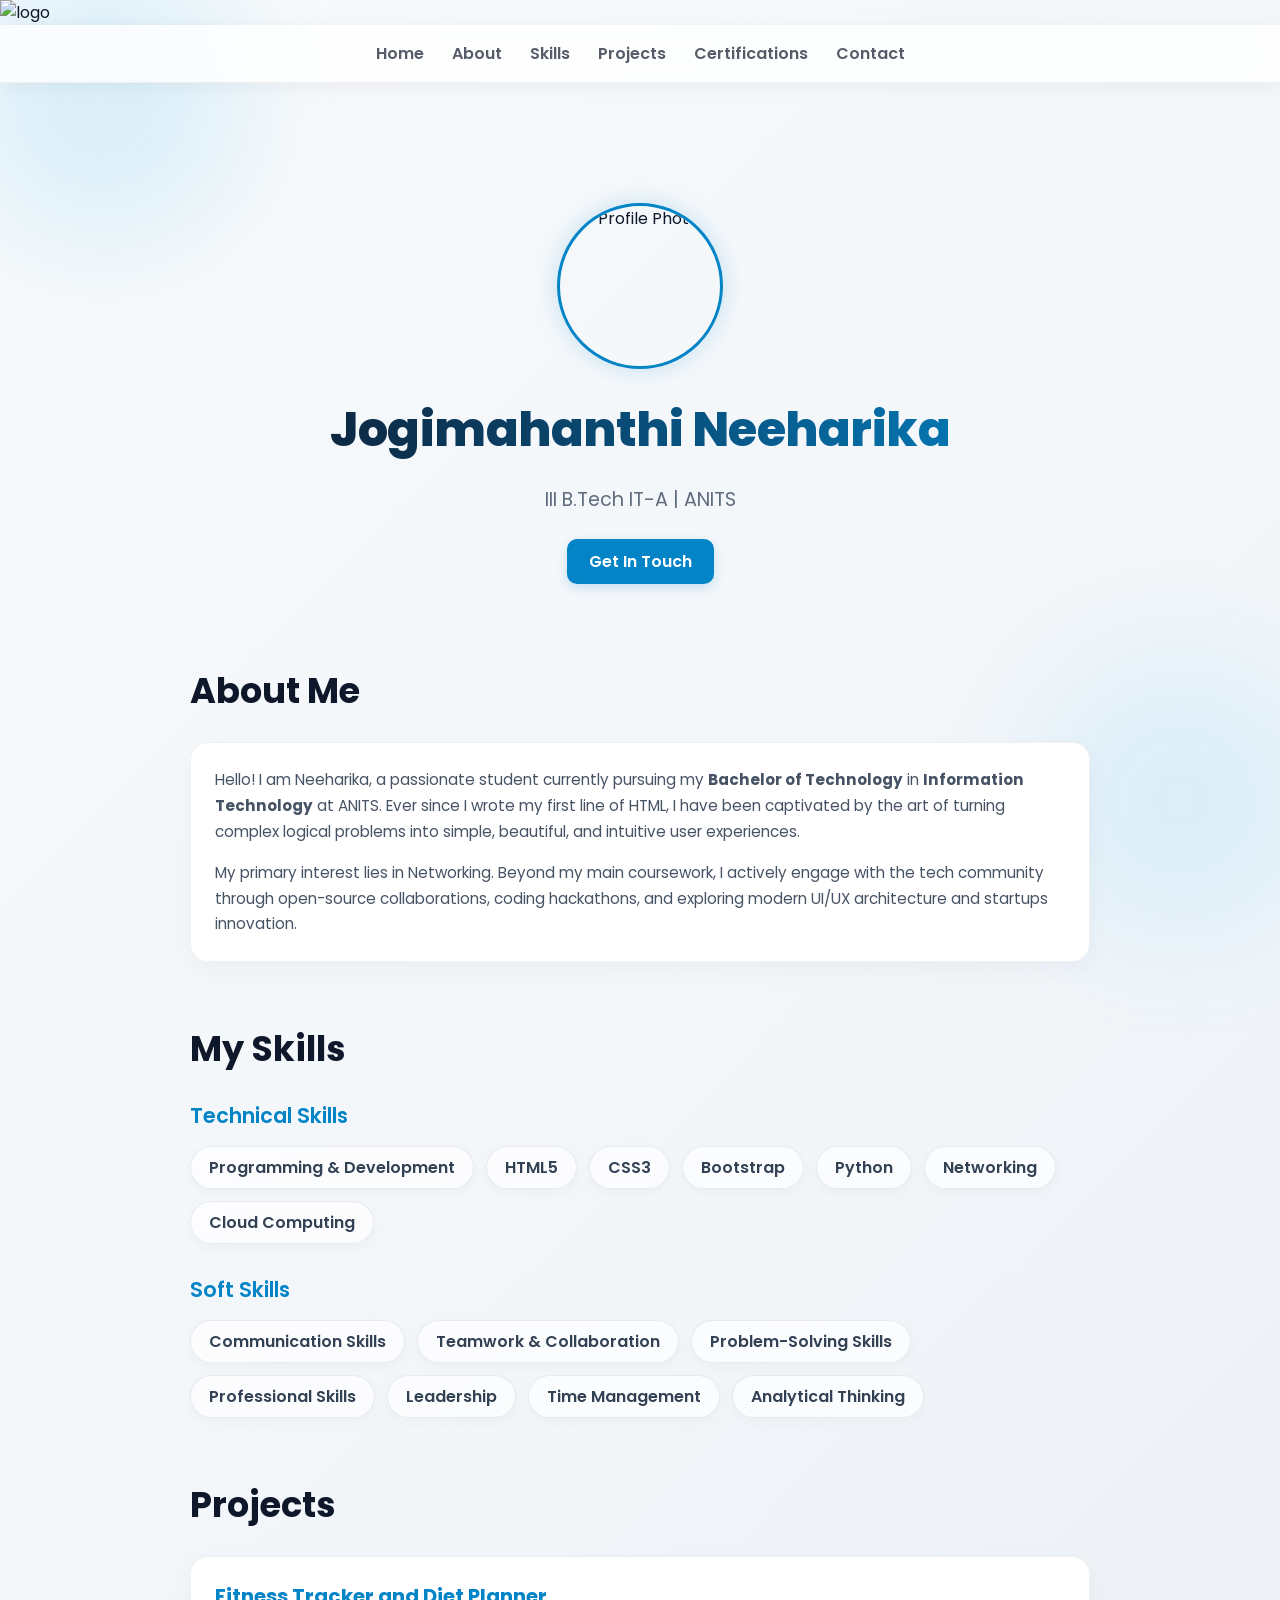
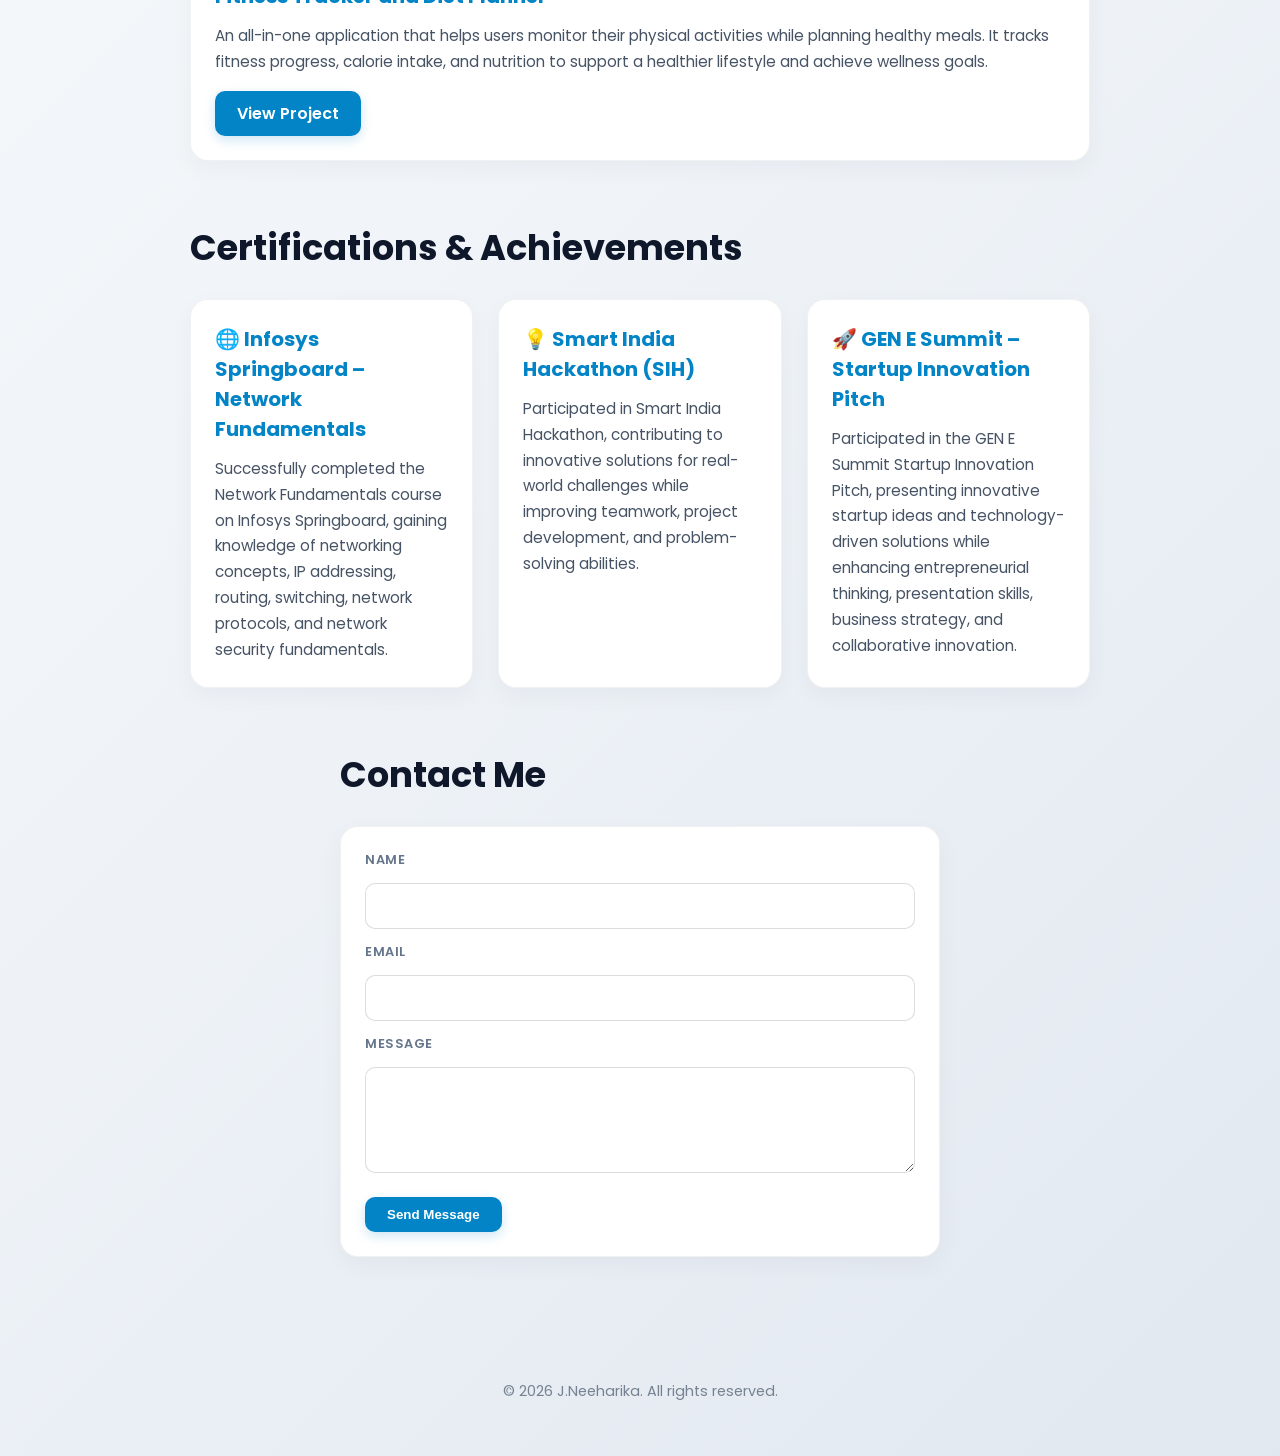
==== task1/index.html @ aabb97bc "Rename index.html to task1/index.html" ====
<!DOCTYPE html>
<html lang="en">

<head>
    <meta charset="UTF-8">
    <meta name="viewport" content="width=device-width, initial-scale=1.0">
    <title>My Portfolio | J.Neeharika</title>
    <link href="https://fonts.googleapis.com/css2?family=Poppins:wght@400;600;700;800&display=swap" rel="stylesheet">

    <style>
        /* --- GLOBAL CONFIGURATION & RESET --- */
        html {
            scroll-behavior: smooth;
        }

        body {
            background: linear-gradient(135deg, #f8fafc 0%, #f1f5f9 50%, #e2e8f0 100%);
            color: #0f172a;
            /* Dark slate text for high contrast */
            font-family: 'Poppins', sans-serif;
            margin: 0;
            padding: 0;
            position: relative;
            overflow-x: hidden;
        }

        section {
            scroll-margin-top: 100px;
            max-width: 900px;
            margin: 60px auto;
            padding: 0 20px;
        }

        /* --- AMBIENT GLOW BACKGROUND ANIMATIONS --- */
        body::before,
        body::after {
            content: "";
            position: fixed;
            width: 280px;
            height: 280px;
            border-radius: 50%;
            filter: blur(60px);
            opacity: 0.4;
            /* Slightly higher opacity for light backgrounds */
            z-index: -1;
            animation: floatGlow 8s ease-in-out infinite alternate;
        }

        body::before {
            top: -40px;
            left: -40px;
            background: rgba(14, 165, 233, 0.3);
            /* Soft Electric Blue */
        }

        body::after {
            right: -40px;
            bottom: -40px;
            background: rgba(56, 189, 248, 0.3);
            /* Sky Blue Glow */
            animation-duration: 10s;
        }

        @keyframes floatGlow {
            from {
                transform: translate(0, 0) scale(1);
            }

            to {
                transform: translate(30px, 20px) scale(1.1);
            }
        }

        /* --- DEEP PREMIUM NAVIGATION BAR --- */
        nav {
            position: sticky;
            top: 0;
            z-index: 1000;
            display: flex;
            justify-content: center;
            align-items: center;
            background: rgba(255, 255, 255, 0.8);
            backdrop-filter: blur(12px);
            -webkit-backdrop-filter: blur(12px);
            padding: 16px 20px;
            box-shadow: 0 4px 20px rgba(0, 0, 0, 0.05);
            border-bottom: 1px solid rgba(0, 0, 0, 0.05);
        }

        nav ul {
            display: flex;
            gap: 28px;
            list-style: none;
            margin: 0;
            padding: 0;
        }

        nav a {
            color: rgba(15, 23, 42, 0.7);
            text-decoration: none;
            font-weight: 600;
            font-size: 1rem;
            transition: all 0.3s ease;
        }

        nav a:hover {
            color: #0284c7;
            /* Professional Deep Cyan */
        }

        /* --- HOME / PROFILE HERO SECTION --- */
        #home {
            text-align: center;
            padding-top: 60px;
            margin-bottom: 80px;
        }

        .profile-container {
            display: flex;
            justify-content: center;
            margin-bottom: 25px;
        }

        .profile-photo {
            width: 160px;
            height: 160px;
            border-radius: 50%;
            object-fit: cover;
            border: 3px solid #0284c7;
            box-shadow: 0 0 25px rgba(2, 132, 199, 0.2);
            transition: transform 0.3s ease;
        }

        .profile-photo:hover {
            transform: scale(1.05);
        }

        .welcome-text {
            font-size: 3rem;
            margin: 10px 0 5px 0;
            font-weight: 800;
            letter-spacing: -0.5px;
            background: linear-gradient(to right, #0f172a, #0284c7);
            -webkit-background-clip: text;
            -webkit-text-fill-color: transparent;
        }

        .subtitle-text {
            font-size: 1.2rem;
            opacity: 0.85;
            margin-bottom: 25px;
            color: #475569;
        }

        /* --- SECTION HEADINGS --- */
        h2 {
            font-size: 2.2rem;
            margin-bottom: 25px;
            position: relative;
            font-weight: 700;
            color: #0f172a;
        }

        h3.skills-category {
            font-size: 1.3rem;
            color: #0284c7;
            margin-top: 25px;
            margin-bottom: 15px;
            font-weight: 600;
        }

        /* --- SKILLS CHIPS COMPONENT --- */
        .skills-list {
            display: flex;
            flex-wrap: wrap;
            gap: 12px;
            padding: 0;
            list-style: none;
            margin: 0 0 30px 0;
        }

        .skills-list li {
            background: rgba(255, 255, 255, 0.7);
            padding: 8px 18px;
            border-radius: 999px;
            font-weight: 600;
            border: 1px solid rgba(15, 23, 42, 0.08);
            box-shadow: 0 4px 12px rgba(0, 0, 0, 0.03);
            transition: all 0.3s ease;
            color: #334155;
        }

        .skills-list li:hover {
            transform: translateY(-4px);
            background: rgba(2, 132, 199, 0.08);
            border-color: rgba(2, 132, 199, 0.3);
            box-shadow: 0 8px 16px rgba(2, 132, 199, 0.1);
            color: #0284c7;
        }

        /* --- GRIDS & CARDS STYLING --- */
        .cert-grid {
            list-style: none;
            padding: 0;
            margin: 0;
            display: grid;
            grid-template-columns: repeat(auto-fit, minmax(280px, 1fr));
            gap: 25px;
        }

        .card {
            background: #ffffff;
            border: 1px solid rgba(15, 23, 42, 0.06);
            border-radius: 18px;
            padding: 24px;
            box-shadow: 0 8px 24px rgba(15, 23, 42, 0.04);
            transition: all 0.3s ease;
        }

        .card:hover {
            transform: translateY(-5px);
            background: #ffffff;
            border-color: rgba(2, 132, 199, 0.3);
            box-shadow: 0 12px 24px rgba(2, 132, 199, 0.12);
        }

        .card h3 {
            color: #0284c7;
            margin-top: 0;
            margin-bottom: 12px;
            font-size: 1.25rem;
        }

        .card p {
            margin: 0;
            line-height: 1.7;
            opacity: 0.9;
            color: #334155;
            font-size: 0.95rem;
        }

        /* --- REUSABLE UTILITY BUTTONS --- */
        .btn {
            display: inline-block;
            cursor: pointer;
            font-weight: 600;
            background: #0284c7;
            color: #ffffff;
            padding: 10px 22px;
            border-radius: 10px;
            text-decoration: none;
            border: none;
            transition: all 0.3s ease;
            box-shadow: 0 4px 12px rgba(2, 132, 199, 0.2);
        }

        .btn:hover {
            transform: translateY(-4px);
            background: #0369a1;
            color: #ffffff;
            box-shadow: 0 8px 20px rgba(2, 132, 199, 0.3);
        }

        /* --- FORM STYLING --- */
        #contact {
            max-width: 600px;
        }

        form {
            display: flex;
            flex-direction: column;
            gap: 14px;
        }

        form label {
            font-weight: 600;
            font-size: 0.8rem;
            text-transform: uppercase;
            letter-spacing: 0.5px;
            color: #64748b;
        }

        input,
        textarea {
            padding: 12px;
            border: 1px solid rgba(15, 23, 42, 0.15);
            border-radius: 10px;
            background: #ffffff;
            color: #0f172a;
            font-family: inherit;
            transition: all 0.3s ease;
        }

        input:focus,
        textarea:focus {
            outline: none;
            border-color: #0284c7;
            box-shadow: 0 0 0 3px rgba(2, 132, 199, 0.15);
            background: #ffffff;
        }

        /* --- FOOTER --- */
        footer {
            text-align: center;
            padding: 50px 20px 40px 20px;
            opacity: 0.7;
            font-size: 0.9rem;
            color: #475569;
        }

        /* --- RESPONSIVE MEDIA QUERIES --- */
        @media (max-width: 768px) {
            nav ul {
                gap: 16px;
            }

            nav a {
                font-size: 0.9rem;
            }

            .welcome-text {
                font-size: 2.3rem;
            }
        }
    </style>
</head>

<body>
    <img style="width:1600px" src="label.PNG" alt="logo">
    <nav>
        <ul>
            <li><a href="#home">Home</a></li>
            <li><a href="#about">About</a></li>
            <li><a href="#skills">Skills</a></li>
            <li><a href="#projects">Projects</a></li>
            <li><a href="#certifications">Certifications</a></li>
            <li><a href="#contact">Contact</a></li>
        </ul>
    </nav>

    <section id="home">
        <div class="profile-container">
            <img src="me.png" alt="Profile Photo" class="profile-photo">
        </div>
        <h1 class="welcome-text">Jogimahanthi Neeharika</h1>
        <p class="subtitle-text">III B.Tech IT-A | ANITS</p>
        <a href="#contact" class="btn">Get In Touch</a>
    </section>

    <section id="about">
        <h2>About Me</h2>
        <div class="card">
            <p style="margin-bottom: 15px;">
                Hello! I am Neeharika, a passionate student currently pursuing my <strong>Bachelor of
                    Technology</strong>
                in <strong>Information Technology</strong> at ANITS.
                Ever since I wrote my first line of HTML, I have been captivated by the art of turning complex logical
                problems
                into simple, beautiful, and intuitive user experiences.
            </p>
            <p>
                My primary interest lies in Networking. Beyond my main coursework, I actively engage with
                the tech community through open-source collaborations, coding hackathons, and exploring modern UI/UX
                architecture and startups innovation.
            </p>
        </div>
    </section>

    <section id="skills">
        <h2>My Skills</h2>

        <h3 class="skills-category">Technical Skills</h3>
        <ul class="skills-list">
            <li>Programming & Development</li>
            <li>HTML5</li>
            <li>CSS3</li>
            <li>Bootstrap</li>
            <li>Python</li>
            <li>Networking</li>
            <li>Cloud Computing</li>
        </ul>

        <h3 class="skills-category">Soft Skills</h3>
        <ul class="skills-list">
            <li>Communication Skills</li>
            <li>Teamwork & Collaboration</li>
            <li>Problem-Solving Skills</li>
            <li>Professional Skills</li>
            <li>Leadership</li>
            <li>Time Management</li>
            <li>Analytical Thinking</li>
        </ul>
    </section>

    <section id="projects">
        <h2>Projects</h2>
        <div class="card">
            <h3>Fitness Tracker and Diet Planner</h3>
            <p>
                An all-in-one application that helps users monitor their physical activities while planning healthy
                meals.
                It tracks fitness progress, calorie intake, and nutrition to support a healthier lifestyle and achieve
                wellness goals.
            </p>
            <a href="#" class="btn" style="margin-top: 16px;">View Project</a>
        </div>
    </section>

    <section id="certifications">
        <h2>Certifications & Achievements</h2>
        <ul class="cert-grid">
            <li class="card">
                <h3>🌐 Infosys Springboard – Network Fundamentals</h3>
                <p>
                    Successfully completed the Network Fundamentals course on Infosys Springboard,
                    gaining knowledge of networking concepts, IP addressing, routing, switching,
                    network protocols, and network security fundamentals.
                </p>
            </li>

            <li class="card">
                <h3>💡 Smart India Hackathon (SIH)</h3>
                <p>
                    Participated in Smart India Hackathon, contributing to innovative solutions for
                    real-world challenges while improving teamwork, project development, and
                    problem-solving abilities.
                </p>
            </li>

            <li class="card">
                <h3>🚀 GEN E Summit – Startup Innovation Pitch</h3>
                <p>
                    Participated in the GEN E Summit Startup Innovation Pitch, presenting innovative
                    startup ideas and technology-driven solutions while enhancing entrepreneurial
                    thinking, presentation skills, business strategy, and collaborative innovation.
                </p>
            </li>
        </ul>
    </section>

    <section id="contact">
        <h2>Contact Me</h2>
        <div class="card">
            <form>
                <label for="name">Name</label>
                <input type="text" id="name" name="name" required>

                <label for="email">Email</label>
                <input type="email" id="email" name="email" required>

                <label for="message">Message</label>
                <textarea id="message" name="message" rows="4"></textarea>

                <button type="submit" class="btn" style="align-self: flex-start; width: auto; margin-top: 10px;">Send
                    Message</button>
            </form>
        </div>
    </section>

    <footer>
        <p>&copy; 2026 J.Neeharika. All rights reserved.</p>
    </footer>

</body>

</html>
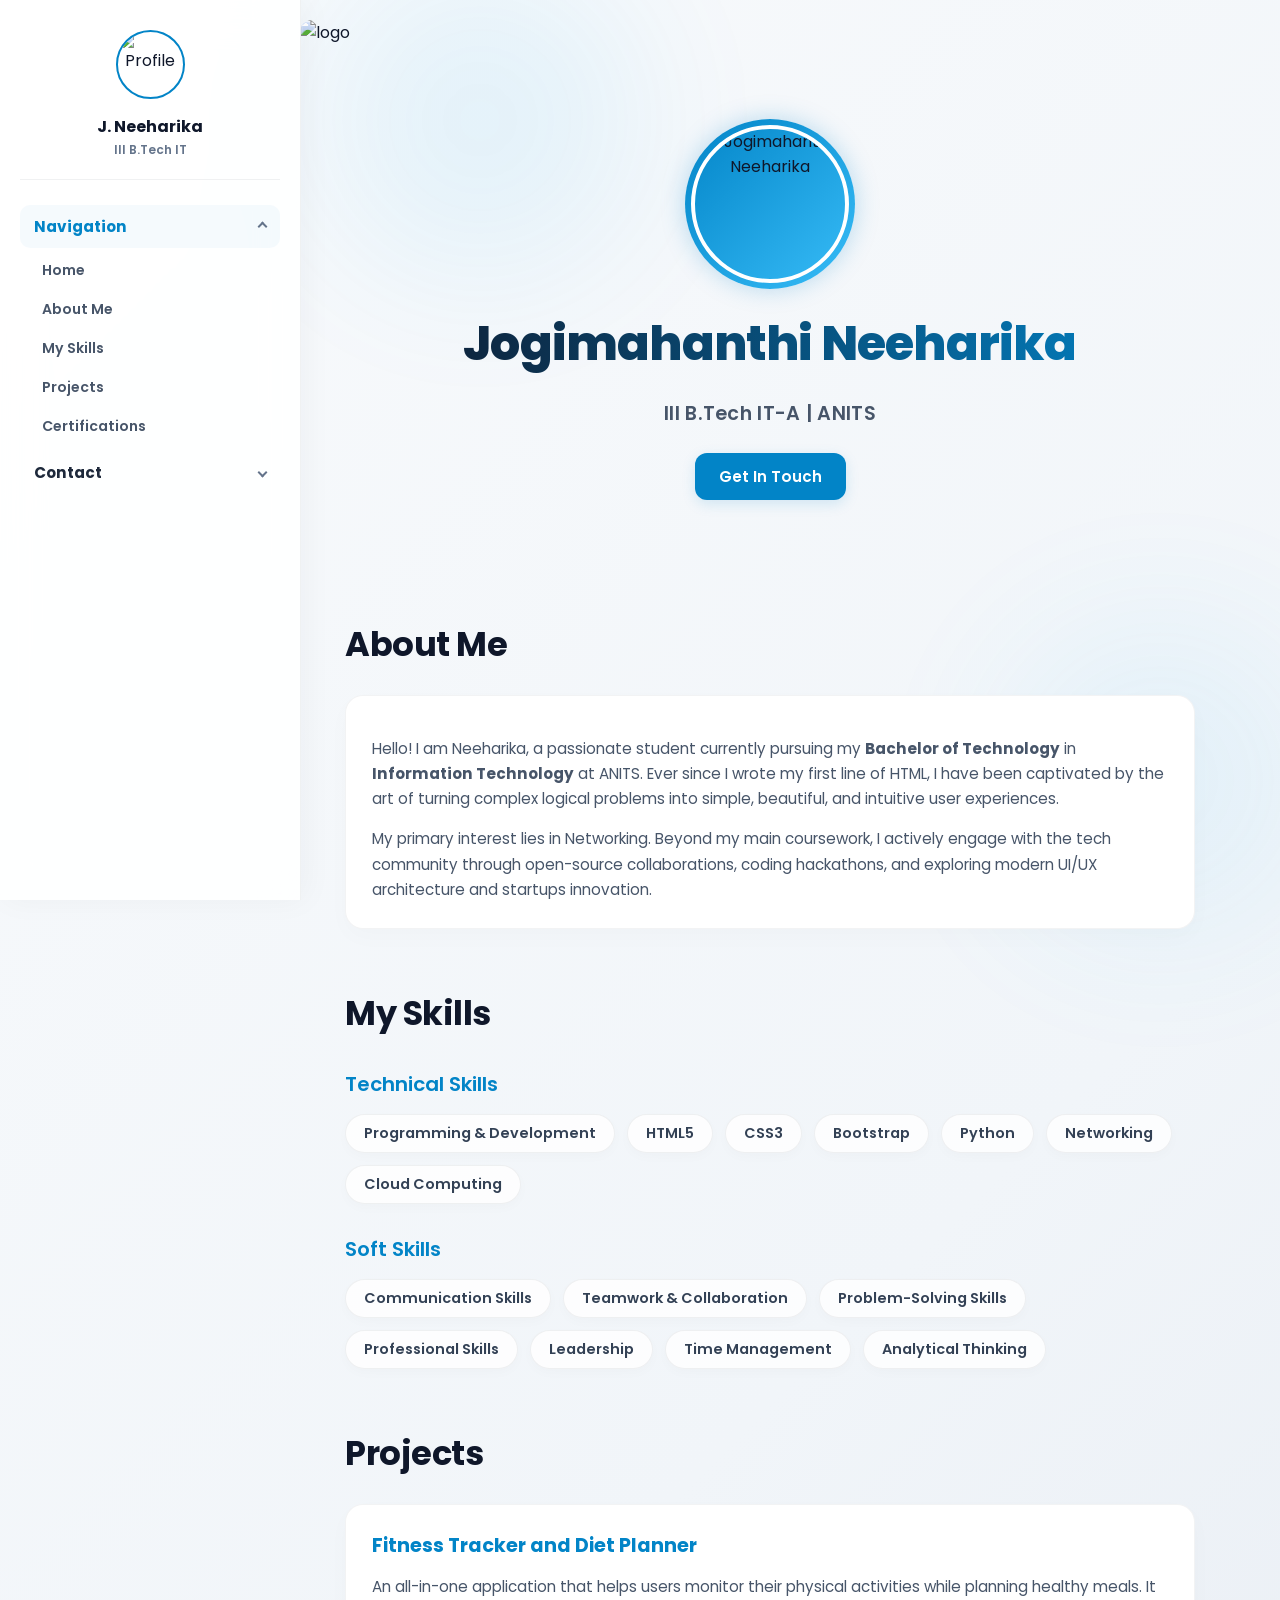
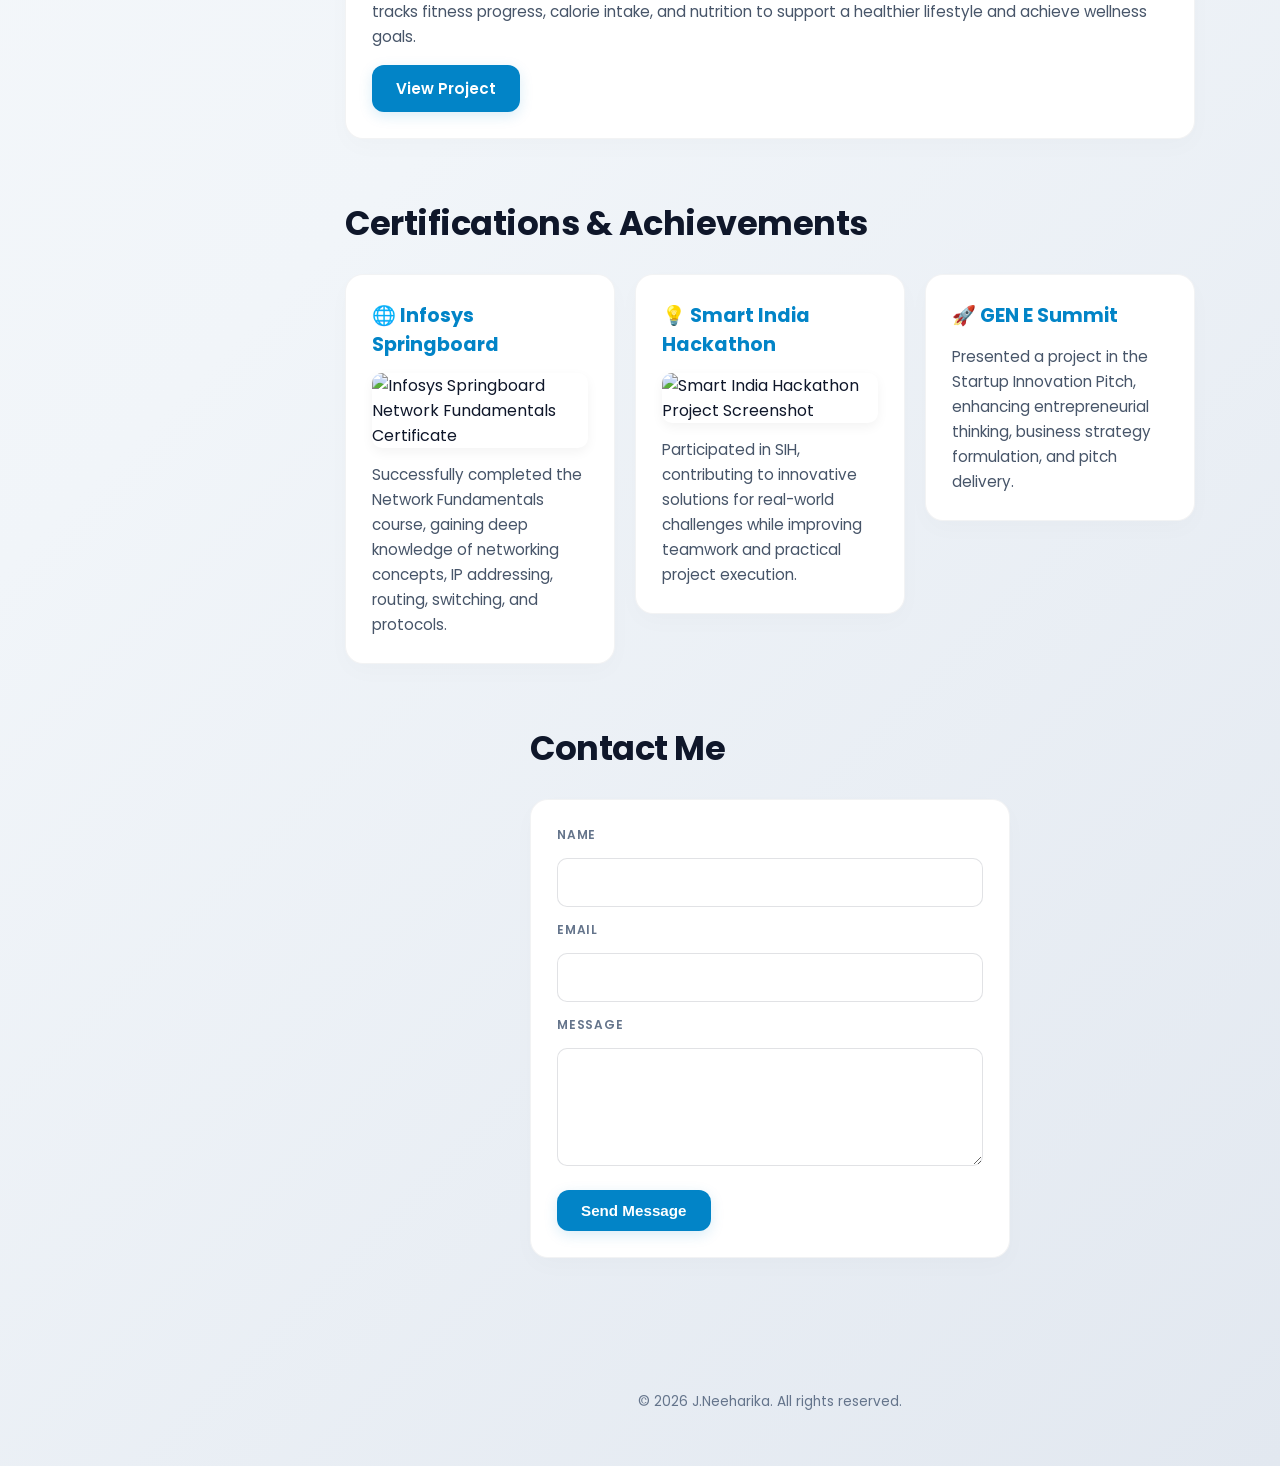
==== commit 4406f222: "Update index.html" ====
--- a/task1/index.html
+++ b/task1/index.html
@@ -16,254 +16,387 @@
         body {
             background: linear-gradient(135deg, #f8fafc 0%, #f1f5f9 50%, #e2e8f0 100%);
             color: #0f172a;
-            /* Dark slate text for high contrast */
             font-family: 'Poppins', sans-serif;
             margin: 0;
             padding: 0;
             position: relative;
             overflow-x: hidden;
+            display: flex;
+        }
+
+        /* --- COMPACT LEFT SIDEBAR --- */
+        .sidebar {
+            position: fixed;
+            top: 0;
+            left: 0;
+            bottom: 0;
+            width: 260px;
+            background: rgba(255, 255, 255, 0.9);
+            backdrop-filter: blur(20px);
+            -webkit-backdrop-filter: blur(20px);
+            padding: 30px 20px;
+            box-shadow: 4px 0 30px rgba(15, 23, 42, 0.04);
+            border-right: 1px solid rgba(15, 23, 42, 0.06);
+            display: flex;
+            flex-direction: column;
+            align-items: center;
+            z-index: 1000;
+            overflow-y: auto;
+        }
+
+        /* --- MAIN CONTENT CONTAINER (RIGHT SIDE) --- */
+        .main-content {
+            flex: 1;
+            margin-left: 300px; /* Secure offset from the left sidebar */
+            padding-right: 40px;
         }
 
         section {
-            scroll-margin-top: 100px;
-            max-width: 900px;
+            scroll-margin-top: 40px;
+            max-width: 850px;
             margin: 60px auto;
-            padding: 0 20px;
-        }
-
-        /* --- AMBIENT GLOW BACKGROUND ANIMATIONS --- */
+        }
+
+        /* --- MINI PROFILE IN LEFT SIDEBAR --- */
+        .sidebar-profile {
+            text-align: center;
+            margin-bottom: 25px;
+            width: 100%;
+            border-bottom: 1px solid rgba(15, 23, 42, 0.06);
+            padding-bottom: 20px;
+        }
+
+        .mini-photo-wrapper {
+            position: relative;
+            display: inline-block;
+            margin-bottom: 10px;
+        }
+
+        .mini-photo {
+            width: 65px;
+            height: 65px;
+            border-radius: 50%;
+            object-fit: cover;
+            border: 2px solid #0284c7;
+            display: block;
+        }
+
+        .mini-name {
+            font-size: 1rem;
+            font-weight: 700;
+            margin: 5px 0 2px 0;
+            color: #0f172a;
+        }
+
+        .mini-tag {
+            font-size: 0.75rem;
+            font-weight: 600;
+            color: #64748b;
+            margin: 0;
+        }
+
+        /* --- BEAUTIFUL MAIN HERO SECTION (RIGHT SIDE) --- */
+        #home {
+            text-align: center;
+            padding: 60px 20px;
+            margin-top: 20px;
+            margin-bottom: 40px;
+        }
+
+        .hero-profile-container {
+            display: flex;
+            justify-content: center;
+            margin-bottom: 25px;
+        }
+
+        .hero-photo-wrapper {
+            position: relative;
+            display: inline-block;
+        }
+
+        .hero-photo-wrapper::before {
+            content: '';
+            position: absolute;
+            top: -6px;
+            left: -6px;
+            right: -6px;
+            bottom: -6px;
+            border-radius: 50%;
+            background: linear-gradient(135deg, #0284c7, #38bdf8);
+            z-index: -1;
+            box-shadow: 0 0 25px rgba(2, 132, 199, 0.25);
+            animation: pulseGlow 3s ease-in-out infinite alternate;
+        }
+
+        @keyframes pulseGlow {
+            from { transform: scale(1); opacity: 0.9; }
+            to { transform: scale(1.04); opacity: 1; }
+        }
+
+        .hero-photo {
+            width: 150px;
+            height: 150px;
+            border-radius: 50%;
+            object-fit: cover;
+            border: 4px solid #ffffff;
+            display: block;
+            transition: transform 0.3s ease;
+        }
+
+        .hero-photo-wrapper:hover .hero-photo {
+            transform: scale(1.04);
+        }
+
+        .welcome-text {
+            font-size: 3rem;
+            margin: 15px 0 5px 0;
+            font-weight: 800;
+            letter-spacing: -0.8px;
+            background: linear-gradient(to right, #0f172a, #0284c7);
+            -webkit-background-clip: text;
+            -webkit-text-fill-color: transparent;
+        }
+
+        .subtitle-text {
+            font-size: 1.2rem;
+            font-weight: 600;
+            margin-bottom: 25px;
+            color: #475569;
+            letter-spacing: 0.3px;
+        }
+
+        /* --- LEFT NAVIGATION DROP DOWN MENU --- */
+        .nav-menu {
+            width: 100%;
+        }
+
+        .dropdown-container {
+            width: 100%;
+            margin-bottom: 6px;
+        }
+
+        .dropdown-trigger {
+            width: 100%;
+            background: none;
+            border: none;
+            text-align: left;
+            padding: 10px 14px;
+            font-family: inherit;
+            font-size: 0.95rem;
+            font-weight: 700;
+            color: #1e293b;
+            cursor: pointer;
+            display: flex;
+            justify-content: space-between;
+            align-items: center;
+            border-radius: 10px;
+            transition: all 0.25s ease;
+        }
+
+        .dropdown-trigger:hover {
+            background: rgba(2, 132, 199, 0.06);
+            color: #0284c7;
+        }
+
+        .dropdown-trigger::after {
+            content: '';
+            width: 5px;
+            height: 5px;
+            border-right: 2px solid #64748b;
+            border-bottom: 2px solid #64748b;
+            transform: rotate(45deg);
+            transition: transform 0.3s ease;
+        }
+
+        .dropdown-container.active .dropdown-trigger::after {
+            transform: rotate(-135deg);
+        }
+
+        .dropdown-container.active .dropdown-trigger {
+            color: #0284c7;
+            background: rgba(2, 132, 199, 0.04);
+        }
+
+        .dropdown-content {
+            max-height: 0;
+            overflow: hidden;
+            transition: max-height 0.35s cubic-bezier(0.4, 0, 0.2, 1);
+            padding-left: 8px;
+            display: flex;
+            flex-direction: column;
+            gap: 2px;
+        }
+
+        .dropdown-container.active .dropdown-content {
+            max-height: 300px;
+            margin-top: 4px;
+            margin-bottom: 6px;
+        }
+
+        .dropdown-content a {
+            color: #475569;
+            text-decoration: none;
+            font-weight: 600;
+            font-size: 0.88rem;
+            padding: 8px 14px;
+            border-radius: 8px;
+            transition: all 0.2s ease;
+        }
+
+        .dropdown-content a:hover {
+            color: #0284c7;
+            background: rgba(2, 132, 199, 0.06);
+            padding-left: 18px;
+        }
+
+        /* --- BACKGROUND GLOW EFFECT --- */
         body::before,
         body::after {
             content: "";
             position: fixed;
-            width: 280px;
-            height: 280px;
+            width: 320px;
+            height: 320px;
             border-radius: 50%;
-            filter: blur(60px);
-            opacity: 0.4;
-            /* Slightly higher opacity for light backgrounds */
+            filter: blur(80px);
+            opacity: 0.3;
             z-index: -1;
-            animation: floatGlow 8s ease-in-out infinite alternate;
         }
 
         body::before {
             top: -40px;
-            left: -40px;
-            background: rgba(14, 165, 233, 0.3);
-            /* Soft Electric Blue */
+            left: 320px;
+            background: rgba(14, 165, 233, 0.25);
         }
 
         body::after {
             right: -40px;
             bottom: -40px;
-            background: rgba(56, 189, 248, 0.3);
-            /* Sky Blue Glow */
-            animation-duration: 10s;
-        }
-
-        @keyframes floatGlow {
-            from {
-                transform: translate(0, 0) scale(1);
-            }
-
-            to {
-                transform: translate(30px, 20px) scale(1.1);
-            }
-        }
-
-        /* --- DEEP PREMIUM NAVIGATION BAR --- */
-        nav {
-            position: sticky;
-            top: 0;
-            z-index: 1000;
-            display: flex;
-            justify-content: center;
-            align-items: center;
-            background: rgba(255, 255, 255, 0.8);
-            backdrop-filter: blur(12px);
-            -webkit-backdrop-filter: blur(12px);
-            padding: 16px 20px;
-            box-shadow: 0 4px 20px rgba(0, 0, 0, 0.05);
-            border-bottom: 1px solid rgba(0, 0, 0, 0.05);
-        }
-
-        nav ul {
-            display: flex;
-            gap: 28px;
-            list-style: none;
-            margin: 0;
-            padding: 0;
-        }
-
-        nav a {
-            color: rgba(15, 23, 42, 0.7);
-            text-decoration: none;
-            font-weight: 600;
-            font-size: 1rem;
-            transition: all 0.3s ease;
-        }
-
-        nav a:hover {
-            color: #0284c7;
-            /* Professional Deep Cyan */
-        }
-
-        /* --- HOME / PROFILE HERO SECTION --- */
-        #home {
-            text-align: center;
-            padding-top: 60px;
-            margin-bottom: 80px;
-        }
-
-        .profile-container {
-            display: flex;
-            justify-content: center;
+            background: rgba(56, 189, 248, 0.25);
+        }
+
+        /* --- STRUCTURAL INTERIOR CARDS & HEADINGS --- */
+        h2 {
+            font-size: 2.1rem;
             margin-bottom: 25px;
-        }
-
-        .profile-photo {
-            width: 160px;
-            height: 160px;
-            border-radius: 50%;
-            object-fit: cover;
-            border: 3px solid #0284c7;
-            box-shadow: 0 0 25px rgba(2, 132, 199, 0.2);
-            transition: transform 0.3s ease;
-        }
-
-        .profile-photo:hover {
-            transform: scale(1.05);
-        }
-
-        .welcome-text {
-            font-size: 3rem;
-            margin: 10px 0 5px 0;
-            font-weight: 800;
-            letter-spacing: -0.5px;
-            background: linear-gradient(to right, #0f172a, #0284c7);
-            -webkit-background-clip: text;
-            -webkit-text-fill-color: transparent;
-        }
-
-        .subtitle-text {
-            font-size: 1.2rem;
-            opacity: 0.85;
-            margin-bottom: 25px;
-            color: #475569;
-        }
-
-        /* --- SECTION HEADINGS --- */
-        h2 {
-            font-size: 2.2rem;
-            margin-bottom: 25px;
-            position: relative;
             font-weight: 700;
             color: #0f172a;
+            letter-spacing: -0.5px;
         }
 
         h3.skills-category {
-            font-size: 1.3rem;
+            font-size: 1.25rem;
             color: #0284c7;
-            margin-top: 25px;
+            margin-top: 30px;
             margin-bottom: 15px;
             font-weight: 600;
         }
 
-        /* --- SKILLS CHIPS COMPONENT --- */
         .skills-list {
             display: flex;
             flex-wrap: wrap;
             gap: 12px;
             padding: 0;
             list-style: none;
-            margin: 0 0 30px 0;
+            margin: 0 0 20px 0;
         }
 
         .skills-list li {
-            background: rgba(255, 255, 255, 0.7);
+            background: rgba(255, 255, 255, 0.8);
             padding: 8px 18px;
             border-radius: 999px;
             font-weight: 600;
-            border: 1px solid rgba(15, 23, 42, 0.08);
-            box-shadow: 0 4px 12px rgba(0, 0, 0, 0.03);
+            border: 1px solid rgba(15, 23, 42, 0.06);
+            box-shadow: 0 4px 12px rgba(0, 0, 0, 0.02);
             transition: all 0.3s ease;
             color: #334155;
+            font-size: 0.9rem;
         }
 
         .skills-list li:hover {
-            transform: translateY(-4px);
+            transform: translateY(-3px);
             background: rgba(2, 132, 199, 0.08);
-            border-color: rgba(2, 132, 199, 0.3);
-            box-shadow: 0 8px 16px rgba(2, 132, 199, 0.1);
+            border-color: rgba(2, 132, 199, 0.25);
             color: #0284c7;
         }
 
-        /* --- GRIDS & CARDS STYLING --- */
         .cert-grid {
             list-style: none;
             padding: 0;
             margin: 0;
             display: grid;
-            grid-template-columns: repeat(auto-fit, minmax(280px, 1fr));
-            gap: 25px;
+            grid-template-columns: repeat(auto-fit, minmax(260px, 1fr));
+            gap: 20px;
+            align-items: start;
         }
 
         .card {
             background: #ffffff;
-            border: 1px solid rgba(15, 23, 42, 0.06);
+            border: 1px solid rgba(15, 23, 42, 0.05);
             border-radius: 18px;
-            padding: 24px;
-            box-shadow: 0 8px 24px rgba(15, 23, 42, 0.04);
+            padding: 26px;
+            box-shadow: 0 8px 24px rgba(15, 23, 42, 0.02);
             transition: all 0.3s ease;
         }
 
         .card:hover {
-            transform: translateY(-5px);
-            background: #ffffff;
-            border-color: rgba(2, 132, 199, 0.3);
-            box-shadow: 0 12px 24px rgba(2, 132, 199, 0.12);
+            transform: translateY(-4px);
+            border-color: rgba(2, 132, 199, 0.25);
+            box-shadow: 0 12px 30px rgba(2, 132, 199, 0.08);
         }
 
         .card h3 {
             color: #0284c7;
             margin-top: 0;
-            margin-bottom: 12px;
-            font-size: 1.25rem;
+            margin-bottom: 14px;
+            font-size: 1.2rem;
         }
 
         .card p {
-            margin: 0;
-            line-height: 1.7;
-            opacity: 0.9;
-            color: #334155;
+            margin: 14px 0 0 0;
+            line-height: 1.65;
+            color: #475569;
             font-size: 0.95rem;
         }
 
-        /* --- REUSABLE UTILITY BUTTONS --- */
+        /* Style for the certification images */
+        .cert-img {
+            width: 100%;
+            height: auto;
+            border-radius: 10px;
+            box-shadow: 0 4px 12px rgba(0, 0, 0, 0.05);
+            transition: transform 0.3s ease;
+            display: block;
+        }
+
+        .card:hover .cert-img {
+            transform: scale(1.02);
+        }
+
         .btn {
             display: inline-block;
             cursor: pointer;
             font-weight: 600;
             background: #0284c7;
             color: #ffffff;
-            padding: 10px 22px;
-            border-radius: 10px;
+            padding: 12px 24px;
+            border-radius: 12px;
             text-decoration: none;
             border: none;
             transition: all 0.3s ease;
-            box-shadow: 0 4px 12px rgba(2, 132, 199, 0.2);
+            box-shadow: 0 4px 14px rgba(2, 132, 199, 0.15);
+            font-size: 0.95rem;
         }
 
         .btn:hover {
-            transform: translateY(-4px);
+            transform: translateY(-2px);
             background: #0369a1;
-            color: #ffffff;
-            box-shadow: 0 8px 20px rgba(2, 132, 199, 0.3);
-        }
-
-        /* --- FORM STYLING --- */
+            box-shadow: 0 6px 18px rgba(2, 132, 199, 0.25);
+        }
+
+        /* --- COMPACT CONTACT CARD --- */
         #contact {
-            max-width: 600px;
+            max-width: 480px;
+            margin: 60px auto;
         }
 
         form {
@@ -274,192 +407,230 @@
 
         form label {
             font-weight: 600;
-            font-size: 0.8rem;
+            font-size: 0.75rem;
             text-transform: uppercase;
-            letter-spacing: 0.5px;
+            letter-spacing: 0.8px;
             color: #64748b;
         }
 
         input,
         textarea {
-            padding: 12px;
-            border: 1px solid rgba(15, 23, 42, 0.15);
+            padding: 12px 14px;
+            border: 1px solid rgba(15, 23, 42, 0.12);
             border-radius: 10px;
             background: #ffffff;
             color: #0f172a;
             font-family: inherit;
             transition: all 0.3s ease;
+            font-size: 0.95rem;
         }
 
         input:focus,
         textarea:focus {
             outline: none;
             border-color: #0284c7;
-            box-shadow: 0 0 0 3px rgba(2, 132, 199, 0.15);
-            background: #ffffff;
-        }
-
-        /* --- FOOTER --- */
+            box-shadow: 0 0 0 4px rgba(2, 132, 199, 0.1);
+        }
+
         footer {
             text-align: center;
-            padding: 50px 20px 40px 20px;
-            opacity: 0.7;
-            font-size: 0.9rem;
-            color: #475569;
-        }
-
-        /* --- RESPONSIVE MEDIA QUERIES --- */
-        @media (max-width: 768px) {
-            nav ul {
-                gap: 16px;
+            padding: 60px 20px 40px 20px;
+            font-size: 0.85rem;
+            color: #64748b;
+        }
+
+        /* --- RESPONSIVE ADJUSTMENTS --- */
+        @media (max-width: 1024px) {
+            body {
+                flex-direction: column;
             }
-
-            nav a {
-                font-size: 0.9rem;
+            .sidebar {
+                position: relative;
+                width: auto;
+                height: auto;
+                border-right: none;
+                border-bottom: 1px solid rgba(15, 23, 42, 0.06);
+                padding: 20px;
             }
-
-            .welcome-text {
-                font-size: 2.3rem;
+            .sidebar-profile {
+                border-bottom: none;
+                padding-bottom: 0;
+                margin-bottom: 15px;
+            }
+            .main-content {
+                margin-left: 0;
+                padding-right: 0;
+            }
+            section {
+                padding: 0 20px;
             }
         }
     </style>
 </head>
 
 <body>
-    <img style="width:1600px" src="label.PNG" alt="logo">
-    <nav>
-        <ul>
-            <li><a href="#home">Home</a></li>
-            <li><a href="#about">About</a></li>
-            <li><a href="#skills">Skills</a></li>
-            <li><a href="#projects">Projects</a></li>
-            <li><a href="#certifications">Certifications</a></li>
-            <li><a href="#contact">Contact</a></li>
-        </ul>
-    </nav>
-
-    <section id="home">
-        <div class="profile-container">
-            <img src="me.png" alt="Profile Photo" class="profile-photo">
+
+    <!-- SIDEBAR WITH COMPACT MINI-PROFILE & ACCORDION MENU -->
+    <div class="sidebar">
+        <div class="sidebar-profile">
+            <div class="mini-photo-wrapper">
+                <img src="me.png" alt="Profile" class="mini-photo">
+            </div>
+            <h4 class="mini-name">J. Neeharika</h4>
+            <p class="mini-tag">III B.Tech IT</p>
         </div>
-        <h1 class="welcome-text">Jogimahanthi Neeharika</h1>
-        <p class="subtitle-text">III B.Tech IT-A | ANITS</p>
-        <a href="#contact" class="btn">Get In Touch</a>
-    </section>
-
-    <section id="about">
-        <h2>About Me</h2>
-        <div class="card">
-            <p style="margin-bottom: 15px;">
-                Hello! I am Neeharika, a passionate student currently pursuing my <strong>Bachelor of
-                    Technology</strong>
-                in <strong>Information Technology</strong> at ANITS.
-                Ever since I wrote my first line of HTML, I have been captivated by the art of turning complex logical
-                problems
-                into simple, beautiful, and intuitive user experiences.
-            </p>
-            <p>
-                My primary interest lies in Networking. Beyond my main coursework, I actively engage with
-                the tech community through open-source collaborations, coding hackathons, and exploring modern UI/UX
-                architecture and startups innovation.
-            </p>
-        </div>
-    </section>
-
-    <section id="skills">
-        <h2>My Skills</h2>
-
-        <h3 class="skills-category">Technical Skills</h3>
-        <ul class="skills-list">
-            <li>Programming & Development</li>
-            <li>HTML5</li>
-            <li>CSS3</li>
-            <li>Bootstrap</li>
-            <li>Python</li>
-            <li>Networking</li>
-            <li>Cloud Computing</li>
-        </ul>
-
-        <h3 class="skills-category">Soft Skills</h3>
-        <ul class="skills-list">
-            <li>Communication Skills</li>
-            <li>Teamwork & Collaboration</li>
-            <li>Problem-Solving Skills</li>
-            <li>Professional Skills</li>
-            <li>Leadership</li>
-            <li>Time Management</li>
-            <li>Analytical Thinking</li>
-        </ul>
-    </section>
-
-    <section id="projects">
-        <h2>Projects</h2>
-        <div class="card">
-            <h3>Fitness Tracker and Diet Planner</h3>
-            <p>
-                An all-in-one application that helps users monitor their physical activities while planning healthy
-                meals.
-                It tracks fitness progress, calorie intake, and nutrition to support a healthier lifestyle and achieve
-                wellness goals.
-            </p>
-            <a href="#" class="btn" style="margin-top: 16px;">View Project</a>
-        </div>
-    </section>
-
-    <section id="certifications">
-        <h2>Certifications & Achievements</h2>
-        <ul class="cert-grid">
-            <li class="card">
-                <h3>🌐 Infosys Springboard – Network Fundamentals</h3>
+
+        <nav class="nav-menu">
+            <div class="dropdown-container active">
+                <button class="dropdown-trigger" onclick="toggleDropdown(this)">Navigation</button>
+                <div class="dropdown-content">
+                    <a href="#home">Home</a>
+                    <a href="#about">About Me</a>
+                    <a href="#skills">My Skills</a>
+                    <a href="#projects">Projects</a>
+                    <a href="#certifications">Certifications</a>
+                </div>
+            </div>
+
+            <div class="dropdown-container">
+                <button class="dropdown-trigger" onclick="toggleDropdown(this)">Contact</button>
+                <div class="dropdown-content">
+                    <a href="#contact">Message Me</a>
+                </div>
+            </div>
+        </nav>
+    </div>
+
+    <!-- MAIN PORTFOLIO CONTENT AREA -->
+    <div class="main-content">
+        <img style="width:100%; max-width:1600px; display:block; margin-top:20px; border-radius:12px;" src="label.PNG" alt="logo">
+
+        <!-- ELABORATE MAIN HERO PORTFOLIO SECTION -->
+        <section id="home">
+            <div class="hero-profile-container">
+                <div class="hero-photo-wrapper">
+                    <img src="me.png" alt="Jogimahanthi Neeharika" class="hero-photo">
+                </div>
+            </div>
+            <h1 class="welcome-text">Jogimahanthi Neeharika</h1>
+            <p class="subtitle-text">III B.Tech IT-A | ANITS</p>
+            <a href="#contact" class="btn">Get In Touch</a>
+        </section>
+
+        <section id="about">
+            <h2>About Me</h2>
+            <div class="card">
+                <p style="margin-bottom: 15px;">
+                    Hello! I am Neeharika, a passionate student currently pursuing my <strong>Bachelor of
+                        Technology</strong> in <strong>Information Technology</strong> at ANITS.
+                    Ever since I wrote my first line of HTML, I have been captivated by the art of turning complex logical
+                    problems into simple, beautiful, and intuitive user experiences.
+                </p>
                 <p>
-                    Successfully completed the Network Fundamentals course on Infosys Springboard,
-                    gaining knowledge of networking concepts, IP addressing, routing, switching,
-                    network protocols, and network security fundamentals.
+                    My primary interest lies in Networking. Beyond my main coursework, I actively engage with
+                    the tech community through open-source collaborations, coding hackathons, and exploring modern UI/UX
+                    architecture and startups innovation.
                 </p>
-            </li>
-
-            <li class="card">
-                <h3>💡 Smart India Hackathon (SIH)</h3>
+            </div>
+        </section>
+
+        <section id="skills">
+            <h2>My Skills</h2>
+
+            <h3 class="skills-category">Technical Skills</h3>
+            <ul class="skills-list">
+                <li>Programming & Development</li>
+                <li>HTML5</li>
+                <li>CSS3</li>
+                <li>Bootstrap</li>
+                <li>Python</li>
+                <li>Networking</li>
+                <li>Cloud Computing</li>
+            </ul>
+
+            <h3 class="skills-category">Soft Skills</h3>
+            <ul class="skills-list">
+                <li>Communication Skills</li>
+                <li>Teamwork & Collaboration</li>
+                <li>Problem-Solving Skills</li>
+                <li>Professional Skills</li>
+                <li>Leadership</li>
+                <li>Time Management</li>
+                <li>Analytical Thinking</li>
+            </ul>
+        </section>
+
+        <section id="projects">
+            <h2>Projects</h2>
+            <div class="card">
+                <h3>Fitness Tracker and Diet Planner</h3>
                 <p>
-                    Participated in Smart India Hackathon, contributing to innovative solutions for
-                    real-world challenges while improving teamwork, project development, and
-                    problem-solving abilities.
+                    An all-in-one application that helps users monitor their physical activities while planning healthy
+                    meals. It tracks fitness progress, calorie intake, and nutrition to support a healthier lifestyle and achieve
+                    wellness goals.
                 </p>
-            </li>
-
-            <li class="card">
-                <h3>🚀 GEN E Summit – Startup Innovation Pitch</h3>
-                <p>
-                    Participated in the GEN E Summit Startup Innovation Pitch, presenting innovative
-                    startup ideas and technology-driven solutions while enhancing entrepreneurial
-                    thinking, presentation skills, business strategy, and collaborative innovation.
-                </p>
-            </li>
-        </ul>
-    </section>
-
-    <section id="contact">
-        <h2>Contact Me</h2>
-        <div class="card">
-            <form>
-                <label for="name">Name</label>
-                <input type="text" id="name" name="name" required>
-
-                <label for="email">Email</label>
-                <input type="email" id="email" name="email" required>
-
-                <label for="message">Message</label>
-                <textarea id="message" name="message" rows="4"></textarea>
-
-                <button type="submit" class="btn" style="align-self: flex-start; width: auto; margin-top: 10px;">Send
-                    Message</button>
-            </form>
-        </div>
-    </section>
-
-    <footer>
-        <p>&copy; 2026 J.Neeharika. All rights reserved.</p>
-    </footer>
+                <a href="#" class="btn" style="margin-top: 16px;">View Project</a>
+            </div>
+        </section>
+
+        <section id="certifications">
+            <h2>Certifications & Achievements</h2>
+            <ul class="cert-grid">
+                <li class="card">
+                    <h3>🌐 Infosys Springboard</h3>
+                    <img src="inf.jpeg" alt="Infosys Springboard Network Fundamentals Certificate" class="cert-img">
+                    <p>
+                        Successfully completed the Network Fundamentals course, gaining deep knowledge of networking concepts, IP addressing, routing, switching, and protocols.
+                    </p>
+                </li>
+
+                <li class="card">
+                    <h3>💡 Smart India Hackathon</h3>
+                    <img src="sih.jpeg" alt="Smart India Hackathon Project Screenshot" class="cert-img">
+                    <p>
+                        Participated in SIH, contributing to innovative solutions for real-world challenges while improving teamwork and practical project execution.
+                    </p>
+                </li>
+
+                <li class="card">
+                    <h3>🚀 GEN E Summit</h3>
+                    <p>
+                        Presented a project in the Startup Innovation Pitch, enhancing entrepreneurial thinking, business strategy formulation, and pitch delivery.
+                    </p>
+                </li>
+            </ul>
+        </section>
+
+        <section id="contact">
+            <h2>Contact Me</h2>
+            <div class="card">
+                <form>
+                    <label for="name">Name</label>
+                    <input type="text" id="name" name="name" required>
+
+                    <label for="email">Email</label>
+                    <input type="email" id="email" name="email" required>
+
+                    <label for="message">Message</label>
+                    <textarea id="message" name="message" rows="4"></textarea>
+
+                    <button type="submit" class="btn" style="align-self: flex-start; width: auto; margin-top: 10px;">Send Message</button>
+                </form>
+            </div>
+        </section>
+
+        <footer>
+            <p>&copy; 2026 J.Neeharika. All rights reserved.</p>
+        </footer>
+    </div>
+
+    <!-- DROP DOWN JAVASCRIPT LOGIC -->
+    <script>
+        function toggleDropdown(button) {
+            const container = button.parentElement;
+            container.classList.toggle('active');
+        }
+    </script>
 
 </body>
 
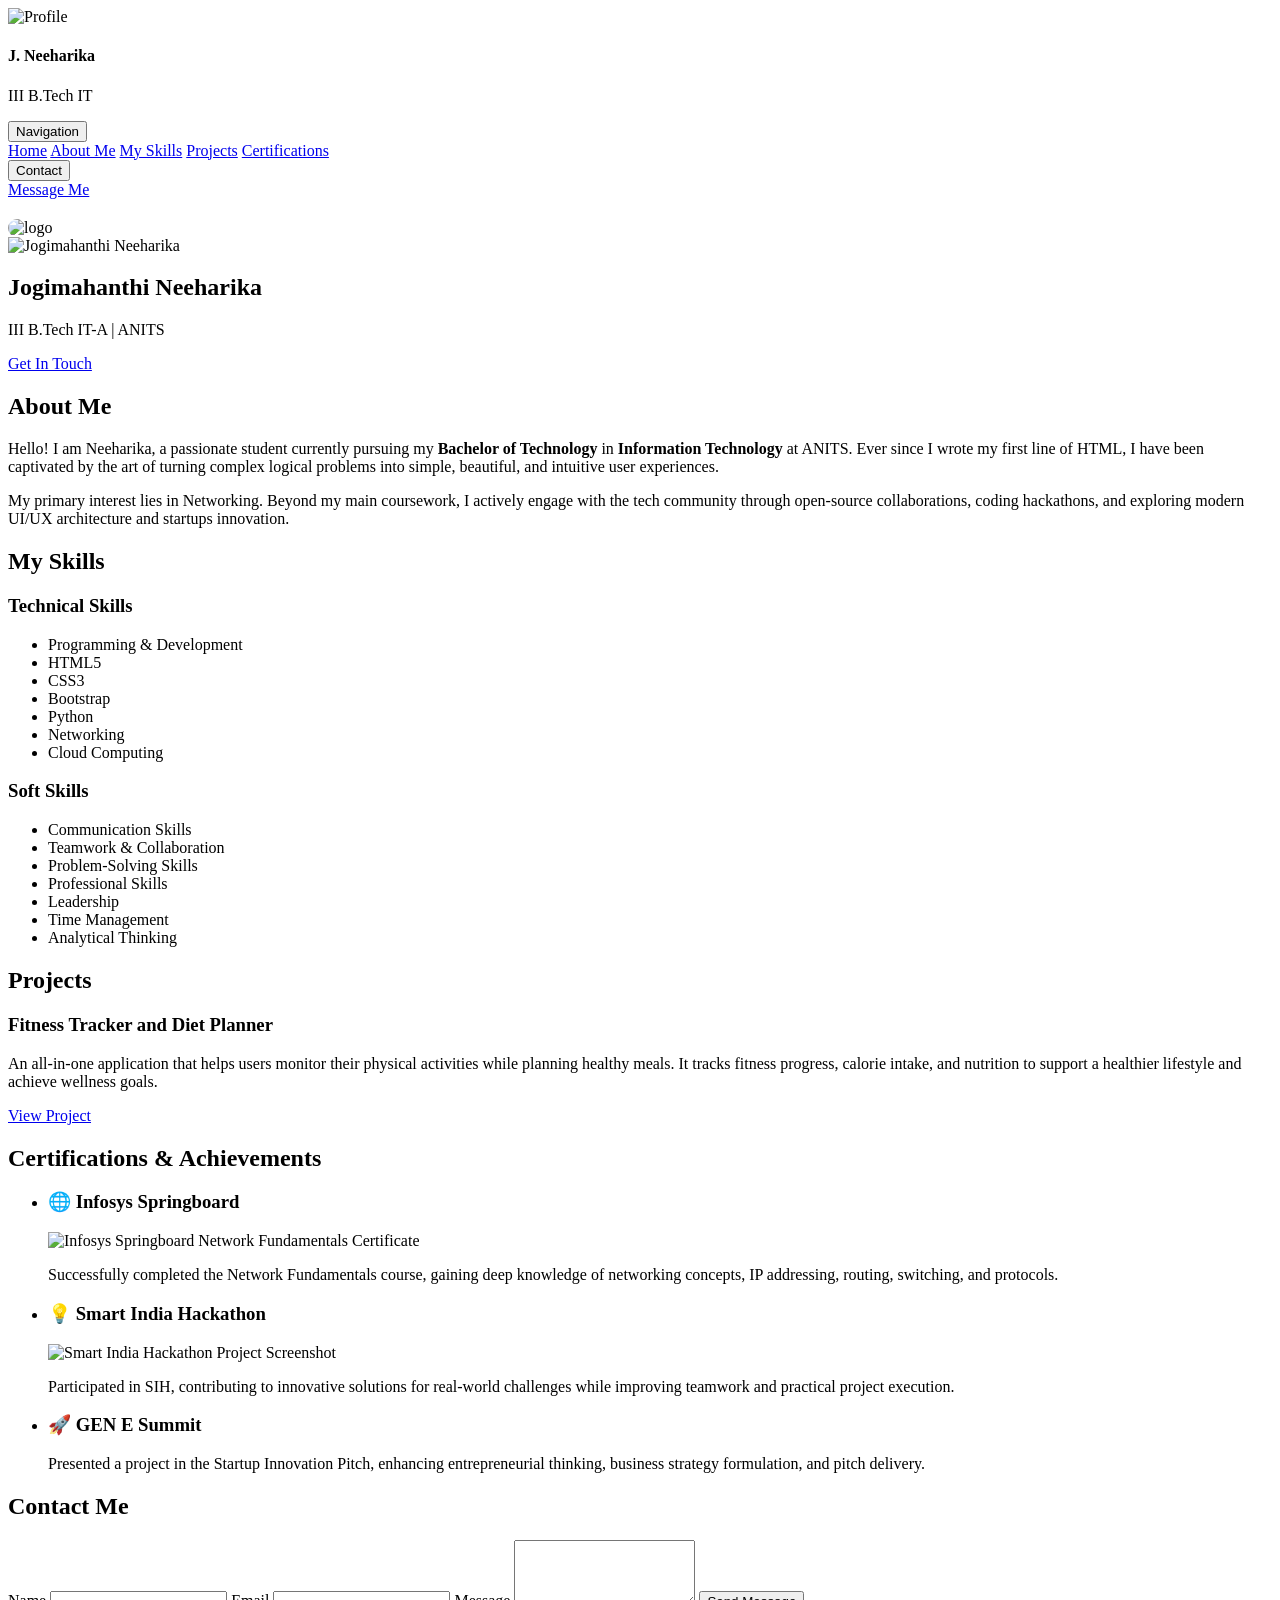
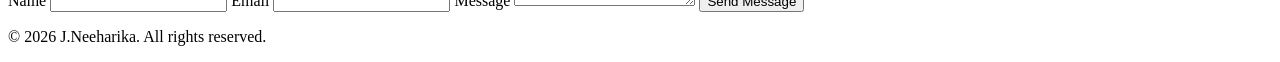
==== commit 62d56eaa: "Link external stylesheet and add dropdown script Updated the index.html to link to an external style" ====
--- a/task1/index.html
+++ b/task1/index.html
@@ -6,466 +6,7 @@
     <meta name="viewport" content="width=device-width, initial-scale=1.0">
     <title>My Portfolio | J.Neeharika</title>
     <link href="https://fonts.googleapis.com/css2?family=Poppins:wght@400;600;700;800&display=swap" rel="stylesheet">
-
-    <style>
-        /* --- GLOBAL CONFIGURATION & RESET --- */
-        html {
-            scroll-behavior: smooth;
-        }
-
-        body {
-            background: linear-gradient(135deg, #f8fafc 0%, #f1f5f9 50%, #e2e8f0 100%);
-            color: #0f172a;
-            font-family: 'Poppins', sans-serif;
-            margin: 0;
-            padding: 0;
-            position: relative;
-            overflow-x: hidden;
-            display: flex;
-        }
-
-        /* --- COMPACT LEFT SIDEBAR --- */
-        .sidebar {
-            position: fixed;
-            top: 0;
-            left: 0;
-            bottom: 0;
-            width: 260px;
-            background: rgba(255, 255, 255, 0.9);
-            backdrop-filter: blur(20px);
-            -webkit-backdrop-filter: blur(20px);
-            padding: 30px 20px;
-            box-shadow: 4px 0 30px rgba(15, 23, 42, 0.04);
-            border-right: 1px solid rgba(15, 23, 42, 0.06);
-            display: flex;
-            flex-direction: column;
-            align-items: center;
-            z-index: 1000;
-            overflow-y: auto;
-        }
-
-        /* --- MAIN CONTENT CONTAINER (RIGHT SIDE) --- */
-        .main-content {
-            flex: 1;
-            margin-left: 300px; /* Secure offset from the left sidebar */
-            padding-right: 40px;
-        }
-
-        section {
-            scroll-margin-top: 40px;
-            max-width: 850px;
-            margin: 60px auto;
-        }
-
-        /* --- MINI PROFILE IN LEFT SIDEBAR --- */
-        .sidebar-profile {
-            text-align: center;
-            margin-bottom: 25px;
-            width: 100%;
-            border-bottom: 1px solid rgba(15, 23, 42, 0.06);
-            padding-bottom: 20px;
-        }
-
-        .mini-photo-wrapper {
-            position: relative;
-            display: inline-block;
-            margin-bottom: 10px;
-        }
-
-        .mini-photo {
-            width: 65px;
-            height: 65px;
-            border-radius: 50%;
-            object-fit: cover;
-            border: 2px solid #0284c7;
-            display: block;
-        }
-
-        .mini-name {
-            font-size: 1rem;
-            font-weight: 700;
-            margin: 5px 0 2px 0;
-            color: #0f172a;
-        }
-
-        .mini-tag {
-            font-size: 0.75rem;
-            font-weight: 600;
-            color: #64748b;
-            margin: 0;
-        }
-
-        /* --- BEAUTIFUL MAIN HERO SECTION (RIGHT SIDE) --- */
-        #home {
-            text-align: center;
-            padding: 60px 20px;
-            margin-top: 20px;
-            margin-bottom: 40px;
-        }
-
-        .hero-profile-container {
-            display: flex;
-            justify-content: center;
-            margin-bottom: 25px;
-        }
-
-        .hero-photo-wrapper {
-            position: relative;
-            display: inline-block;
-        }
-
-        .hero-photo-wrapper::before {
-            content: '';
-            position: absolute;
-            top: -6px;
-            left: -6px;
-            right: -6px;
-            bottom: -6px;
-            border-radius: 50%;
-            background: linear-gradient(135deg, #0284c7, #38bdf8);
-            z-index: -1;
-            box-shadow: 0 0 25px rgba(2, 132, 199, 0.25);
-            animation: pulseGlow 3s ease-in-out infinite alternate;
-        }
-
-        @keyframes pulseGlow {
-            from { transform: scale(1); opacity: 0.9; }
-            to { transform: scale(1.04); opacity: 1; }
-        }
-
-        .hero-photo {
-            width: 150px;
-            height: 150px;
-            border-radius: 50%;
-            object-fit: cover;
-            border: 4px solid #ffffff;
-            display: block;
-            transition: transform 0.3s ease;
-        }
-
-        .hero-photo-wrapper:hover .hero-photo {
-            transform: scale(1.04);
-        }
-
-        .welcome-text {
-            font-size: 3rem;
-            margin: 15px 0 5px 0;
-            font-weight: 800;
-            letter-spacing: -0.8px;
-            background: linear-gradient(to right, #0f172a, #0284c7);
-            -webkit-background-clip: text;
-            -webkit-text-fill-color: transparent;
-        }
-
-        .subtitle-text {
-            font-size: 1.2rem;
-            font-weight: 600;
-            margin-bottom: 25px;
-            color: #475569;
-            letter-spacing: 0.3px;
-        }
-
-        /* --- LEFT NAVIGATION DROP DOWN MENU --- */
-        .nav-menu {
-            width: 100%;
-        }
-
-        .dropdown-container {
-            width: 100%;
-            margin-bottom: 6px;
-        }
-
-        .dropdown-trigger {
-            width: 100%;
-            background: none;
-            border: none;
-            text-align: left;
-            padding: 10px 14px;
-            font-family: inherit;
-            font-size: 0.95rem;
-            font-weight: 700;
-            color: #1e293b;
-            cursor: pointer;
-            display: flex;
-            justify-content: space-between;
-            align-items: center;
-            border-radius: 10px;
-            transition: all 0.25s ease;
-        }
-
-        .dropdown-trigger:hover {
-            background: rgba(2, 132, 199, 0.06);
-            color: #0284c7;
-        }
-
-        .dropdown-trigger::after {
-            content: '';
-            width: 5px;
-            height: 5px;
-            border-right: 2px solid #64748b;
-            border-bottom: 2px solid #64748b;
-            transform: rotate(45deg);
-            transition: transform 0.3s ease;
-        }
-
-        .dropdown-container.active .dropdown-trigger::after {
-            transform: rotate(-135deg);
-        }
-
-        .dropdown-container.active .dropdown-trigger {
-            color: #0284c7;
-            background: rgba(2, 132, 199, 0.04);
-        }
-
-        .dropdown-content {
-            max-height: 0;
-            overflow: hidden;
-            transition: max-height 0.35s cubic-bezier(0.4, 0, 0.2, 1);
-            padding-left: 8px;
-            display: flex;
-            flex-direction: column;
-            gap: 2px;
-        }
-
-        .dropdown-container.active .dropdown-content {
-            max-height: 300px;
-            margin-top: 4px;
-            margin-bottom: 6px;
-        }
-
-        .dropdown-content a {
-            color: #475569;
-            text-decoration: none;
-            font-weight: 600;
-            font-size: 0.88rem;
-            padding: 8px 14px;
-            border-radius: 8px;
-            transition: all 0.2s ease;
-        }
-
-        .dropdown-content a:hover {
-            color: #0284c7;
-            background: rgba(2, 132, 199, 0.06);
-            padding-left: 18px;
-        }
-
-        /* --- BACKGROUND GLOW EFFECT --- */
-        body::before,
-        body::after {
-            content: "";
-            position: fixed;
-            width: 320px;
-            height: 320px;
-            border-radius: 50%;
-            filter: blur(80px);
-            opacity: 0.3;
-            z-index: -1;
-        }
-
-        body::before {
-            top: -40px;
-            left: 320px;
-            background: rgba(14, 165, 233, 0.25);
-        }
-
-        body::after {
-            right: -40px;
-            bottom: -40px;
-            background: rgba(56, 189, 248, 0.25);
-        }
-
-        /* --- STRUCTURAL INTERIOR CARDS & HEADINGS --- */
-        h2 {
-            font-size: 2.1rem;
-            margin-bottom: 25px;
-            font-weight: 700;
-            color: #0f172a;
-            letter-spacing: -0.5px;
-        }
-
-        h3.skills-category {
-            font-size: 1.25rem;
-            color: #0284c7;
-            margin-top: 30px;
-            margin-bottom: 15px;
-            font-weight: 600;
-        }
-
-        .skills-list {
-            display: flex;
-            flex-wrap: wrap;
-            gap: 12px;
-            padding: 0;
-            list-style: none;
-            margin: 0 0 20px 0;
-        }
-
-        .skills-list li {
-            background: rgba(255, 255, 255, 0.8);
-            padding: 8px 18px;
-            border-radius: 999px;
-            font-weight: 600;
-            border: 1px solid rgba(15, 23, 42, 0.06);
-            box-shadow: 0 4px 12px rgba(0, 0, 0, 0.02);
-            transition: all 0.3s ease;
-            color: #334155;
-            font-size: 0.9rem;
-        }
-
-        .skills-list li:hover {
-            transform: translateY(-3px);
-            background: rgba(2, 132, 199, 0.08);
-            border-color: rgba(2, 132, 199, 0.25);
-            color: #0284c7;
-        }
-
-        .cert-grid {
-            list-style: none;
-            padding: 0;
-            margin: 0;
-            display: grid;
-            grid-template-columns: repeat(auto-fit, minmax(260px, 1fr));
-            gap: 20px;
-            align-items: start;
-        }
-
-        .card {
-            background: #ffffff;
-            border: 1px solid rgba(15, 23, 42, 0.05);
-            border-radius: 18px;
-            padding: 26px;
-            box-shadow: 0 8px 24px rgba(15, 23, 42, 0.02);
-            transition: all 0.3s ease;
-        }
-
-        .card:hover {
-            transform: translateY(-4px);
-            border-color: rgba(2, 132, 199, 0.25);
-            box-shadow: 0 12px 30px rgba(2, 132, 199, 0.08);
-        }
-
-        .card h3 {
-            color: #0284c7;
-            margin-top: 0;
-            margin-bottom: 14px;
-            font-size: 1.2rem;
-        }
-
-        .card p {
-            margin: 14px 0 0 0;
-            line-height: 1.65;
-            color: #475569;
-            font-size: 0.95rem;
-        }
-
-        /* Style for the certification images */
-        .cert-img {
-            width: 100%;
-            height: auto;
-            border-radius: 10px;
-            box-shadow: 0 4px 12px rgba(0, 0, 0, 0.05);
-            transition: transform 0.3s ease;
-            display: block;
-        }
-
-        .card:hover .cert-img {
-            transform: scale(1.02);
-        }
-
-        .btn {
-            display: inline-block;
-            cursor: pointer;
-            font-weight: 600;
-            background: #0284c7;
-            color: #ffffff;
-            padding: 12px 24px;
-            border-radius: 12px;
-            text-decoration: none;
-            border: none;
-            transition: all 0.3s ease;
-            box-shadow: 0 4px 14px rgba(2, 132, 199, 0.15);
-            font-size: 0.95rem;
-        }
-
-        .btn:hover {
-            transform: translateY(-2px);
-            background: #0369a1;
-            box-shadow: 0 6px 18px rgba(2, 132, 199, 0.25);
-        }
-
-        /* --- COMPACT CONTACT CARD --- */
-        #contact {
-            max-width: 480px;
-            margin: 60px auto;
-        }
-
-        form {
-            display: flex;
-            flex-direction: column;
-            gap: 14px;
-        }
-
-        form label {
-            font-weight: 600;
-            font-size: 0.75rem;
-            text-transform: uppercase;
-            letter-spacing: 0.8px;
-            color: #64748b;
-        }
-
-        input,
-        textarea {
-            padding: 12px 14px;
-            border: 1px solid rgba(15, 23, 42, 0.12);
-            border-radius: 10px;
-            background: #ffffff;
-            color: #0f172a;
-            font-family: inherit;
-            transition: all 0.3s ease;
-            font-size: 0.95rem;
-        }
-
-        input:focus,
-        textarea:focus {
-            outline: none;
-            border-color: #0284c7;
-            box-shadow: 0 0 0 4px rgba(2, 132, 199, 0.1);
-        }
-
-        footer {
-            text-align: center;
-            padding: 60px 20px 40px 20px;
-            font-size: 0.85rem;
-            color: #64748b;
-        }
-
-        /* --- RESPONSIVE ADJUSTMENTS --- */
-        @media (max-width: 1024px) {
-            body {
-                flex-direction: column;
-            }
-            .sidebar {
-                position: relative;
-                width: auto;
-                height: auto;
-                border-right: none;
-                border-bottom: 1px solid rgba(15, 23, 42, 0.06);
-                padding: 20px;
-            }
-            .sidebar-profile {
-                border-bottom: none;
-                padding-bottom: 0;
-                margin-bottom: 15px;
-            }
-            .main-content {
-                margin-left: 0;
-                padding-right: 0;
-            }
-            section {
-                padding: 0 20px;
-            }
-        }
-    </style>
+    <link rel="stylesheet" href="style.css">
 </head>
 
 <body>
@@ -630,6 +171,15 @@
             const container = button.parentElement;
             container.classList.toggle('active');
         }
+
+        // Optional: Closes dropdown menus when a link is clicked (useful for mobile responsiveness)
+        document.querySelectorAll('.dropdown-content a').forEach(link => {
+            link.addEventListener('click', () => {
+                if (window.innerWidth <= 1024) {
+                    link.closest('.dropdown-container').classList.remove('active');
+                }
+            });
+        });
     </script>
 
 </body>
